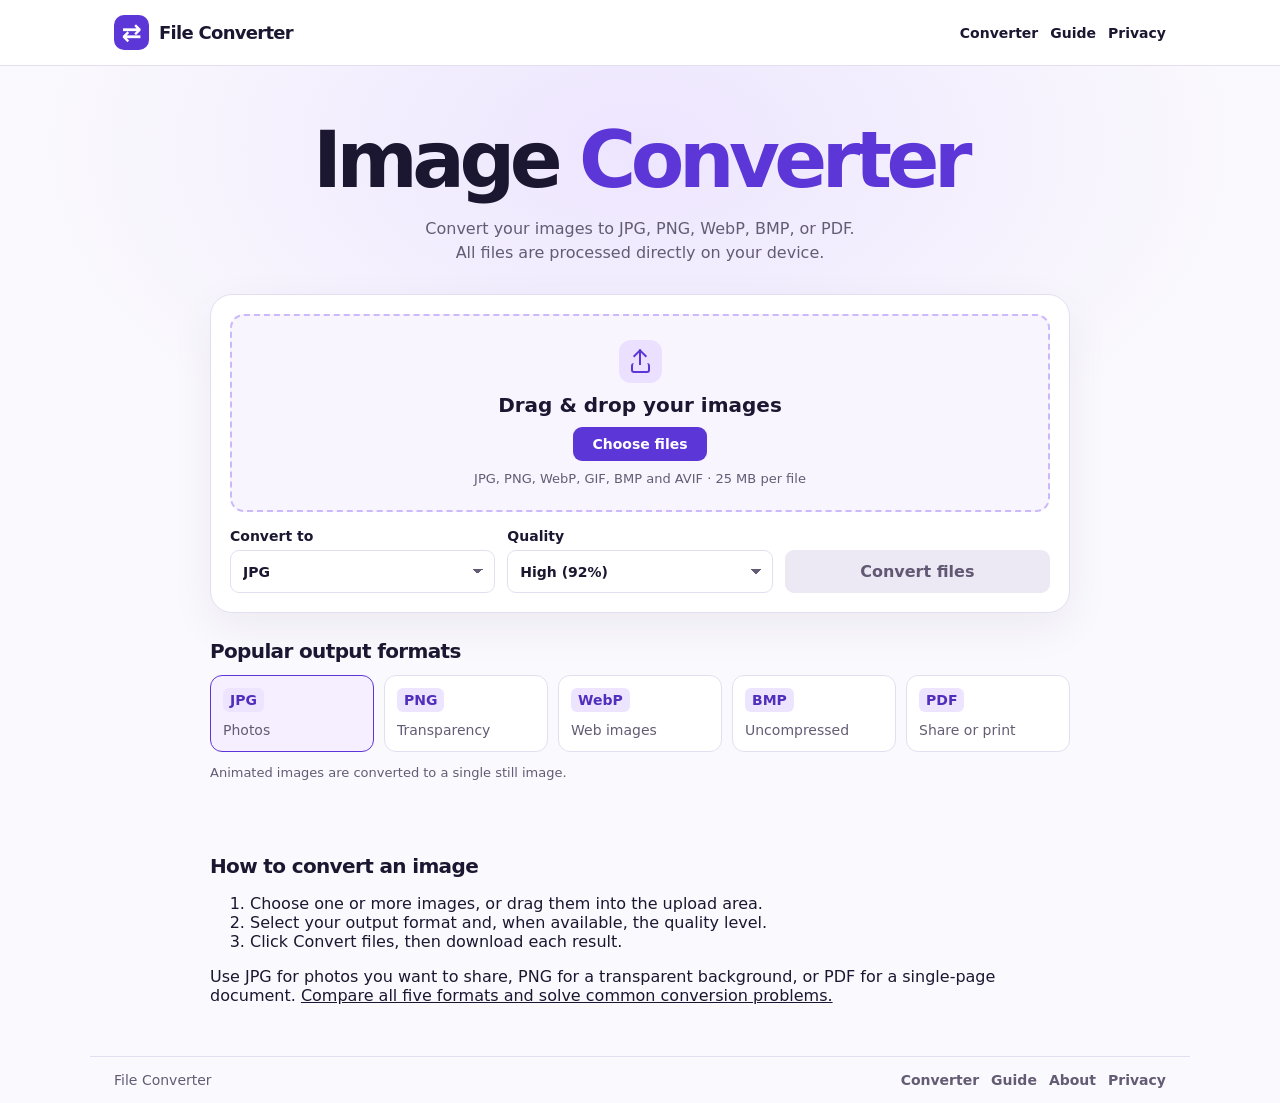
==== index.html @ 1ca368ff "Add conversion instructions and link visitor resources" ====
<!doctype html>
<html lang="en">
<head>
<meta charset="utf-8">
<meta name="viewport" content="width=device-width, initial-scale=1">
<meta name="description" content="Convert images to JPG, PNG, WebP, BMP or PDF privately in your browser.">
<title>File Converter — Convert images online</title>
<link rel="icon" href="[data-uri]">
<link rel="stylesheet" href="style.css">
<script src="app.js" defer></script>
<style>footer{display:flex;gap:12px;justify-content:space-between;flex-wrap:wrap}footer nav,.bar nav{gap:12px;flex-wrap:wrap}@media(max-width:480px){.bar{gap:10px;flex-wrap:wrap}.bar nav{width:100%}}</style>
</head>
<body>
<header><div class="bar"><a class="brand" href="#"><span class="logo" aria-hidden="true">⇄</span>File Converter</a><nav aria-label="Main navigation"><a href="#converter">Converter</a><a href="guide.html">Guide</a><a href="privacy.html">Privacy</a></nav></div></header>
<main>
<section class="intro" id="converter" aria-labelledby="title">
<h1 id="title">Image <em>Converter</em></h1>
<p>Convert your images to JPG, PNG, WebP, BMP, or PDF.<br class="desktop"> All files are processed directly on your device.</p>
</section>
<section class="panel" aria-label="Convert images">
<label class="drop" id="drop">
<span class="upload" aria-hidden="true"><i></i></span>
<strong>Drag &amp; drop your images</strong>
<span class="browse">Choose files</span>
<small>JPG, PNG, WebP, GIF, BMP and AVIF · 25 MB per file</small>
<input type="file" id="files" multiple accept=".jpg,.jpeg,.png,.webp,.gif,.bmp,.avif">
</label>
<ul id="queue" aria-label="Selected files" hidden></ul>
<div class="controls">
<label class="field">Convert to<select id="format"><option value="jpg">JPG</option><option value="png">PNG</option><option value="webp">WebP</option><option value="bmp">BMP</option><option value="pdf">PDF</option></select></label>
<label class="field" id="qualityField">Quality <select id="quality"><option value=".92">High (92%)</option><option value=".8">Balanced (80%)</option><option value=".6">Small file (60%)</option></select></label>
<button id="convert" disabled>Convert files</button>
</div>
<p id="message" role="status" hidden></p>
</section>
<section class="formats" id="formats" aria-labelledby="formats-title">
<h2 id="formats-title">Popular output formats</h2>
<div class="tiles">
<button data-format="jpg"><b>JPG</b><span>Photos</span></button>
<button data-format="png"><b>PNG</b><span>Transparency</span></button>
<button data-format="webp"><b>WebP</b><span>Web images</span></button>
<button data-format="bmp"><b>BMP</b><span>Uncompressed</span></button>
<button data-format="pdf"><b>PDF</b><span>Share or print</span></button>
</div>
<p class="note">Animated images are converted to a single still image.</p>
</section>
<section class="formats" aria-labelledby="help-title">
<h2 id="help-title">How to convert an image</h2>
<ol>
<li>Choose one or more images, or drag them into the upload area.</li>
<li>Select your output format and, when available, the quality level.</li>
<li>Click Convert files, then download each result.</li>
</ol>
<p>Use JPG for photos you want to share, PNG for a transparent background, or PDF for a single-page document. <a href="guide.html" style="text-decoration:underline">Compare all five formats and solve common conversion problems.</a></p>
</section>
</main><footer><a href="./">File Converter</a><nav aria-label="Footer navigation"><a href="./">Converter</a><a href="guide.html">Guide</a><a href="about.html">About</a><a href="privacy.html">Privacy</a></nav></footer>
</body></html>
---- style.css ----
:root{font-family:Inter,system-ui,sans-serif;color:#1c1731;background:#faf9fd;--accent:#5d36d7;--border:#e4dff0;--muted:#635c74}
*{box-sizing:border-box}body{margin:0}a{color:inherit;text-decoration:none}button,select{font:inherit}button,select,.drop{cursor:pointer}
:focus-visible,.drop:focus-within{outline:3px solid #8664ec;outline-offset:4px}
header{background:#fff;border-bottom:1px solid var(--border)}.bar{max-width:1100px;margin:auto;display:flex;justify-content:space-between;align-items:center;padding:15px 24px}.brand{display:flex;gap:10px;align-items:center;font-size:18px;font-weight:800;letter-spacing:-.04em}.logo{display:grid;place-items:center;width:35px;height:35px;border-radius:10px;background:#5d36d7;color:white;font-size:24px}nav{display:flex;gap:25px;font-size:14px;font-weight:650}nav a:hover{color:var(--accent)}
main{padding:0 20px;background:radial-gradient(ellipse 600px 360px at 50% 80px,#ede5ff,transparent)}.intro{text-align:center;padding:55px 0 24px;scroll-margin-top:18px}h1{font-size:clamp(44px,8vw,78px);letter-spacing:-.07em;margin:0;line-height:1.02;font-weight:850}em{font-style:normal;color:var(--accent)}.intro p{color:var(--muted);line-height:1.55;margin:16px 0 4px}
.panel,.formats{max-width:860px;margin:auto}.panel{background:#fff;padding:19px;border:1px solid var(--border);border-radius:22px;box-shadow:0 14px 44px #2b175b10}
.drop{position:relative;display:flex;align-items:center;flex-direction:column;gap:10px;padding:24px 12px;background:#f8f5ff;border:2px dashed #cbb9fc;border-radius:14px;text-align:center}.drop:hover,.drop.active{background:#eee5ff;border-color:var(--accent)}.drop input{position:absolute;width:1px;height:1px;opacity:0;pointer-events:none}
.upload{display:grid;place-items:center;position:relative;width:43px;height:43px;border-radius:12px;background:#ebe0ff;color:var(--accent)}.upload i{width:19px;height:10px;border:2px solid;border-top:0;border-radius:3px;transform:translateY(6px)}.upload:before,.upload:after{content:"";position:absolute}.upload:before{width:2px;height:14px;background:currentColor;top:11px}.upload:after{width:8px;height:8px;border-top:2px solid;border-left:2px solid;transform:rotate(45deg);top:11px}
.drop strong{font-size:20px}.browse{background:var(--accent);color:#fff;padding:9px 19px;border-radius:9px;font-size:14px;font-weight:700}.drop small,.note{font-size:13px;color:var(--muted)}
.controls{display:grid;grid-template-columns:1fr 1fr 1fr;align-items:end;gap:12px;margin-top:16px}.field{display:grid;gap:6px;font-size:14px;font-weight:650}.field[hidden]{display:none}select, #convert{width:100%;height:43px;border-radius:9px;padding:0 12px}select{appearance:none;border:1px solid var(--border);color:inherit;background:linear-gradient(45deg,transparent 50%,#635c74 50%) calc(100% - 16px) 50%/5px 5px no-repeat,linear-gradient(135deg,#635c74 50%,transparent 50%) calc(100% - 11px) 50%/5px 5px no-repeat,#fff}#convert{background:var(--accent);color:#fff;border:0;font-weight:750;grid-column:-2/-1}#convert:disabled{background:#ece8f4;color:#625874;cursor:default}
.formats{padding:26px 0 35px}h2{font-size:20px;letter-spacing:-.032em;margin:0 0 12px}.tiles{display:grid;grid-template-columns:repeat(5,1fr);gap:10px}.tiles button{background:white;border:1px solid var(--border);border-radius:12px;text-align:left;padding:12px;color:inherit}.tiles button:hover,.tiles button[aria-pressed=true]{border-color:var(--accent);background:#f5efff}.tiles b{display:table;color:#512ebb;background:#ede5ff;border-radius:6px;padding:4px 7px;margin-bottom:8px;font-size:14px}.tiles span{font-size:14px;color:var(--muted)}footer{max-width:1100px;margin:auto;border-top:1px solid var(--border);padding:15px 24px;color:var(--muted);font-size:14px}
#queue{list-style:none;margin:12px 0 0;padding:0}#queue li{display:flex;align-items:center;gap:10px;padding:9px 2px;border-bottom:1px solid var(--border);font-size:14px}#queue strong{flex:1;overflow-wrap:anywhere}#queue a,#queue button{border:1px solid var(--border);background:#fff;color:#502bbd;padding:5px 8px;border-radius:6px}#queue span,#message{color:var(--muted);font-size:14px}#message{margin-bottom:0}
@media(max-width:590px){.bar{padding-inline:15px}nav{gap:12px}.intro{padding-top:38px}.desktop{display:none}.panel{padding:12px}.controls{grid-template-columns:1fr 1fr}#convert{grid-column:1/-1}.tiles{grid-template-columns:repeat(2,1fr)}#queue li{flex-wrap:wrap}}
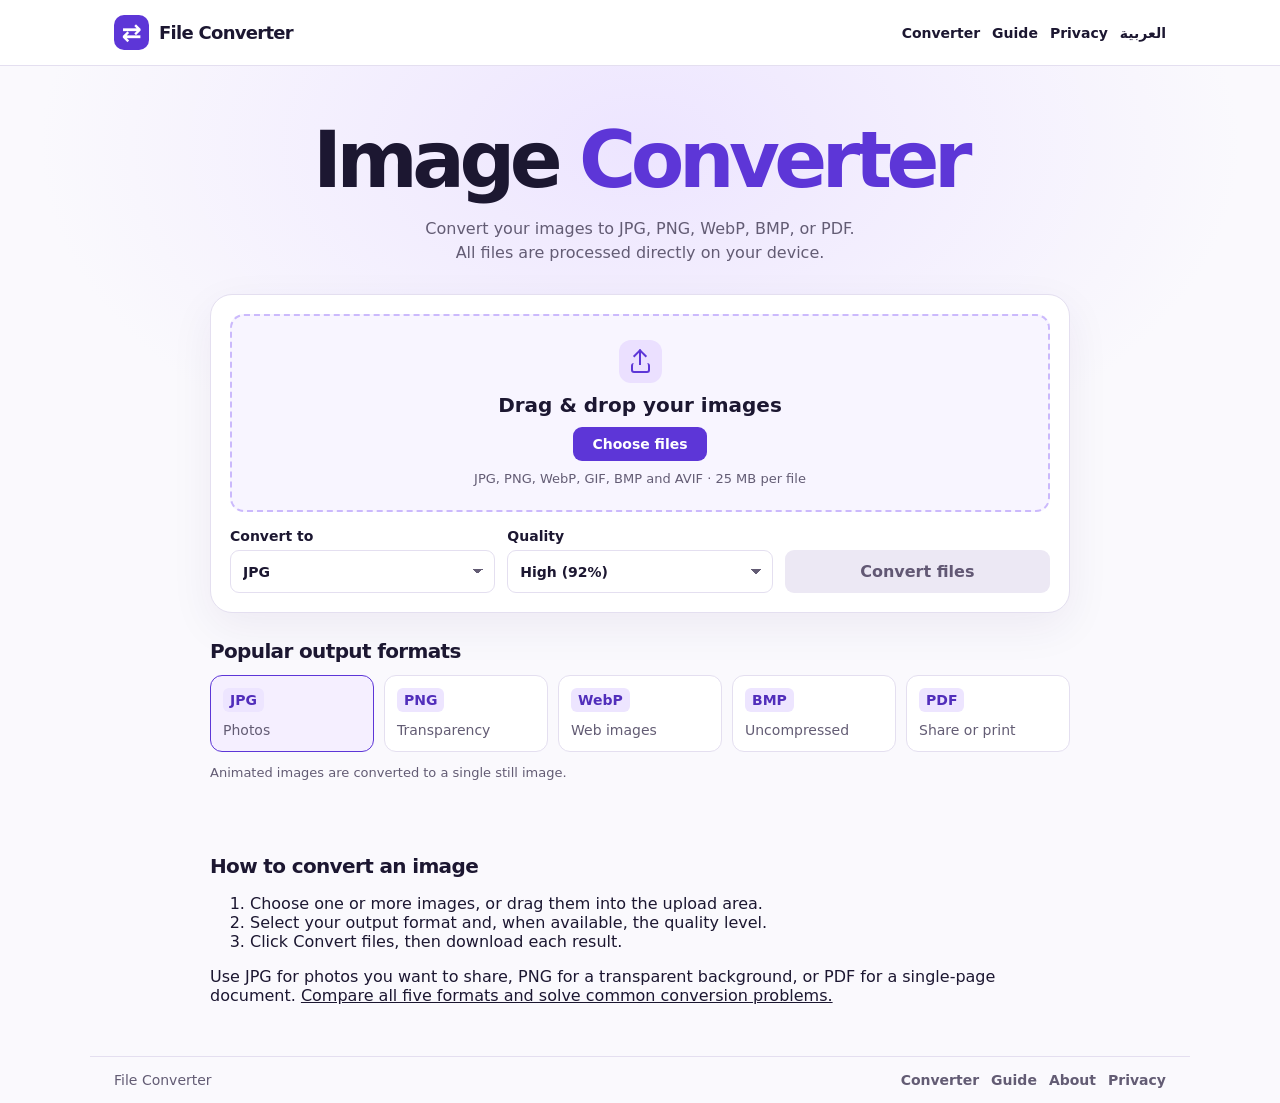
==== commit 715796bd: "Add Arabic and English support to index.html" ====
--- a/index.html
+++ b/index.html
@@ -1,6 +1,7 @@
 <!doctype html>
 <html lang="en">
 <head>
+<meta name="google-adsense-account" content="ca-pub-1289110611393600">
 <meta charset="utf-8">
 <meta name="viewport" content="width=device-width, initial-scale=1">
 <meta name="description" content="Convert images to JPG, PNG, WebP, BMP or PDF privately in your browser.">
@@ -9,9 +10,13 @@
 <link rel="stylesheet" href="style.css">
 <script src="app.js" defer></script>
 <style>footer{display:flex;gap:12px;justify-content:space-between;flex-wrap:wrap}footer nav,.bar nav{gap:12px;flex-wrap:wrap}@media(max-width:480px){.bar{gap:10px;flex-wrap:wrap}.bar nav{width:100%}}</style>
+<script src="/locale.js" defer></script>
+<link rel="canonical" href="https://fileconverter.5starth.com/">
+<link rel="alternate" hreflang="en" href="https://fileconverter.5starth.com/">
+<link rel="alternate" hreflang="ar" href="https://fileconverter.5starth.com/ar/">
 </head>
 <body>
-<header><div class="bar"><a class="brand" href="#"><span class="logo" aria-hidden="true">⇄</span>File Converter</a><nav aria-label="Main navigation"><a href="#converter">Converter</a><a href="guide.html">Guide</a><a href="privacy.html">Privacy</a></nav></div></header>
+<header><div class="bar"><a class="brand" href="#"><span class="logo" aria-hidden="true">⇄</span>File Converter</a><nav aria-label="Main navigation"><a href="#converter">Converter</a><a href="guide.html">Guide</a><a href="privacy.html">Privacy</a><a href="/ar/" data-language="ar" lang="ar" hreflang="ar">العربية</a></nav></div></header>
 <main>
 <section class="intro" id="converter" aria-labelledby="title">
 <h1 id="title">Image <em>Converter</em></h1>
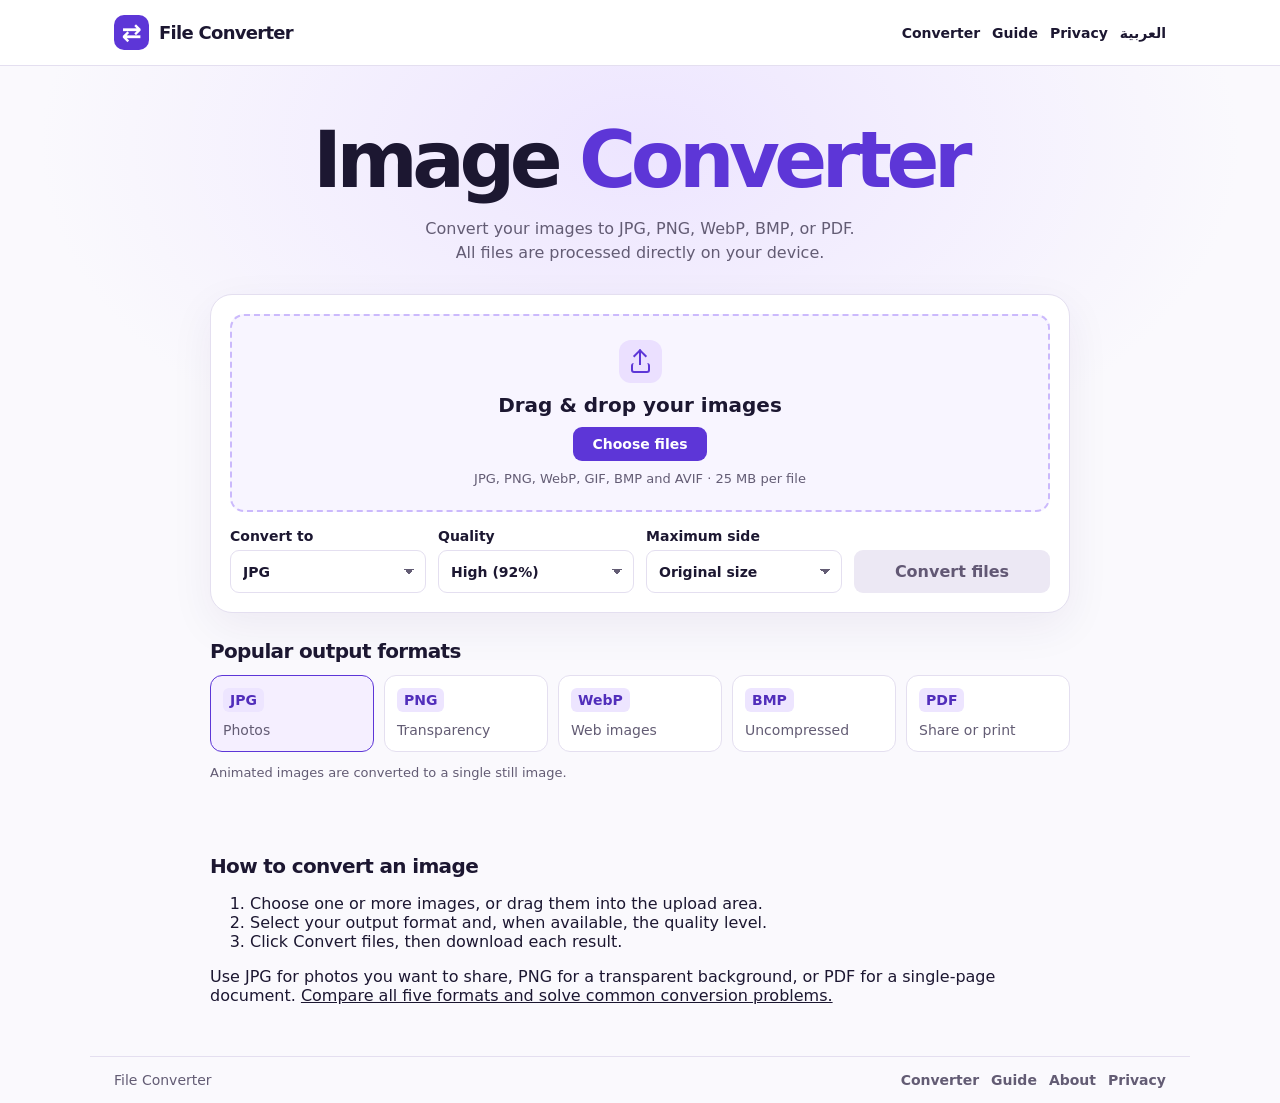
==== commit ecad48a8: "Add image resizing and result dimensions" ====
--- a/index.html
+++ b/index.html
@@ -34,6 +34,7 @@
 <div class="controls">
 <label class="field">Convert to<select id="format"><option value="jpg">JPG</option><option value="png">PNG</option><option value="webp">WebP</option><option value="bmp">BMP</option><option value="pdf">PDF</option></select></label>
 <label class="field" id="qualityField">Quality <select id="quality"><option value=".92">High (92%)</option><option value=".8">Balanced (80%)</option><option value=".6">Small file (60%)</option></select></label>
+<label class="field">Maximum side<select id="maxSide"><option value="0">Original size</option><option value="2048">2048 px</option><option value="1600">1600 px</option><option value="1080">1080 px</option><option value="720">720 px</option></select></label>
 <button id="convert" disabled>Convert files</button>
 </div>
 <p id="message" role="status" hidden></p>
--- a/style.css
+++ b/style.css
@@ -11,3 +11,7 @@
 .formats{padding:26px 0 35px}h2{font-size:20px;letter-spacing:-.032em;margin:0 0 12px}.tiles{display:grid;grid-template-columns:repeat(5,1fr);gap:10px}.tiles button{background:white;border:1px solid var(--border);border-radius:12px;text-align:left;padding:12px;color:inherit}.tiles button:hover,.tiles button[aria-pressed=true]{border-color:var(--accent);background:#f5efff}.tiles b{display:table;color:#512ebb;background:#ede5ff;border-radius:6px;padding:4px 7px;margin-bottom:8px;font-size:14px}.tiles span{font-size:14px;color:var(--muted)}footer{max-width:1100px;margin:auto;border-top:1px solid var(--border);padding:15px 24px;color:var(--muted);font-size:14px}
 #queue{list-style:none;margin:12px 0 0;padding:0}#queue li{display:flex;align-items:center;gap:10px;padding:9px 2px;border-bottom:1px solid var(--border);font-size:14px}#queue strong{flex:1;overflow-wrap:anywhere}#queue a,#queue button{border:1px solid var(--border);background:#fff;color:#502bbd;padding:5px 8px;border-radius:6px}#queue span,#message{color:var(--muted);font-size:14px}#message{margin-bottom:0}
 @media(max-width:590px){.bar{padding-inline:15px}nav{gap:12px}.intro{padding-top:38px}.desktop{display:none}.panel{padding:12px}.controls{grid-template-columns:1fr 1fr}#convert{grid-column:1/-1}.tiles{grid-template-columns:repeat(2,1fr)}#queue li{flex-wrap:wrap}}
+
+@media(min-width:741px){.controls{grid-template-columns:repeat(4,minmax(0,1fr))}}
+@media(min-width:591px) and (max-width:740px){.controls{grid-template-columns:repeat(2,minmax(0,1fr))}}
+#queue li{flex-wrap:wrap}#queue li strong{min-width:110px}
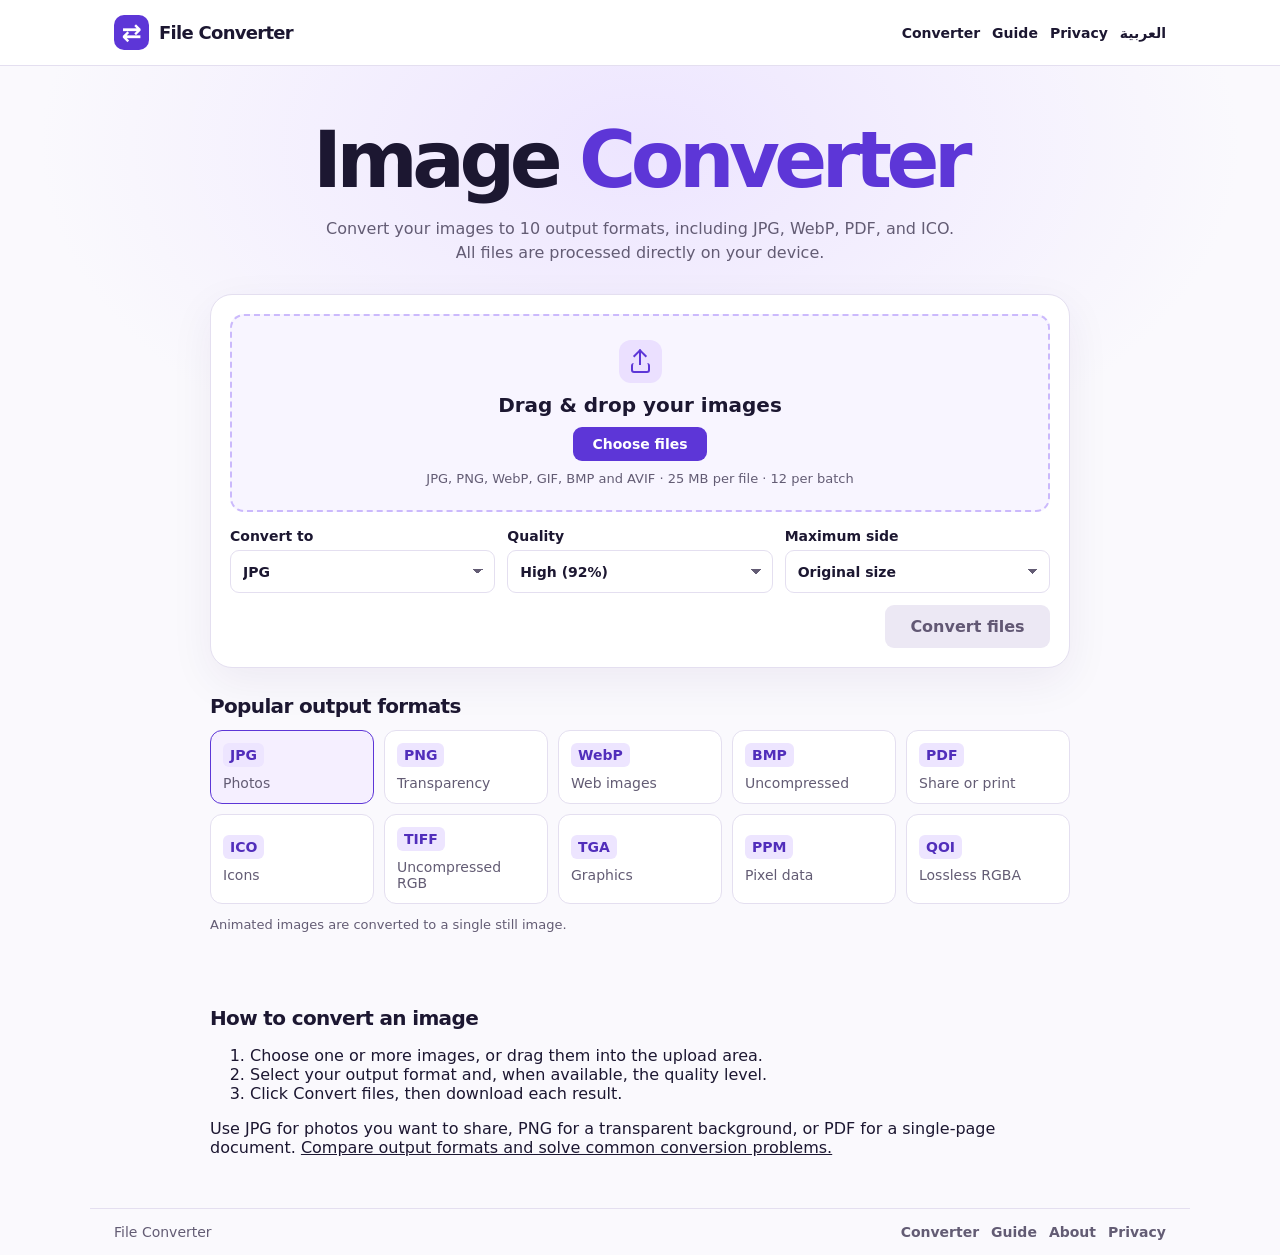
==== commit 40e65ed9: "Expand conversion formats, refine controls, and validate file signatures" ====
--- a/index.html
+++ b/index.html
@@ -3,12 +3,13 @@
 <head>
 <meta name="google-adsense-account" content="ca-pub-1289110611393600">
 <meta charset="utf-8">
+<meta http-equiv="Content-Security-Policy" content="default-src 'none'; script-src 'self'; style-src 'self' 'unsafe-inline'; img-src 'self' data: blob:; base-uri 'none'; form-action 'none'">
 <meta name="viewport" content="width=device-width, initial-scale=1">
 <meta name="description" content="Convert images to JPG, PNG, WebP, BMP or PDF privately in your browser.">
 <title>File Converter — Convert images online</title>
 <link rel="icon" href="[data-uri]">
-<link rel="stylesheet" href="style.css">
-<script src="app.js" defer></script>
+<link rel="stylesheet" href="style.css?v=2">
+<script src="app.js?v=2" defer></script>
 <style>footer{display:flex;gap:12px;justify-content:space-between;flex-wrap:wrap}footer nav,.bar nav{gap:12px;flex-wrap:wrap}@media(max-width:480px){.bar{gap:10px;flex-wrap:wrap}.bar nav{width:100%}}</style>
 <script src="/locale.js" defer></script>
 <link rel="canonical" href="https://fileconverter.5starth.com/">
@@ -20,21 +21,23 @@
 <main>
 <section class="intro" id="converter" aria-labelledby="title">
 <h1 id="title">Image <em>Converter</em></h1>
-<p>Convert your images to JPG, PNG, WebP, BMP, or PDF.<br class="desktop"> All files are processed directly on your device.</p>
+<p>Convert your images to 10 output formats, including JPG, WebP, PDF, and ICO.<br class="desktop"> All files are processed directly on your device.</p>
 </section>
 <section class="panel" aria-label="Convert images">
 <label class="drop" id="drop">
 <span class="upload" aria-hidden="true"><i></i></span>
 <strong>Drag &amp; drop your images</strong>
 <span class="browse">Choose files</span>
-<small>JPG, PNG, WebP, GIF, BMP and AVIF · 25 MB per file</small>
-<input type="file" id="files" multiple accept=".jpg,.jpeg,.png,.webp,.gif,.bmp,.avif">
+<small>JPG, PNG, WebP, GIF, BMP and AVIF · 25 MB per file · 12 per batch</small>
+<input type="file" id="files" multiple accept=".jpg,.jpeg,.jfif,.png,.apng,.webp,.gif,.bmp,.dib,.avif">
 </label>
 <ul id="queue" aria-label="Selected files" hidden></ul>
 <div class="controls">
-<label class="field">Convert to<select id="format"><option value="jpg">JPG</option><option value="png">PNG</option><option value="webp">WebP</option><option value="bmp">BMP</option><option value="pdf">PDF</option></select></label>
+<label class="field">Convert to<select id="format"><option value="jpg">JPG</option><option value="png">PNG</option><option value="webp">WebP</option><option value="bmp">BMP</option><option value="pdf">PDF</option><option value="ico">ICO</option><option value="tiff">TIFF</option><option value="tga">TGA</option><option value="ppm">PPM</option><option value="qoi">QOI</option></select></label>
 <label class="field" id="qualityField">Quality <select id="quality"><option value=".92">High (92%)</option><option value=".8">Balanced (80%)</option><option value=".6">Small file (60%)</option></select></label>
 <label class="field">Maximum side<select id="maxSide"><option value="0">Original size</option><option value="2048">2048 px</option><option value="1600">1600 px</option><option value="1080">1080 px</option><option value="720">720 px</option></select></label>
+</div>
+<div class="convert-actions">
 <button id="convert" disabled>Convert files</button>
 </div>
 <p id="message" role="status" hidden></p>
@@ -47,6 +50,11 @@
 <button data-format="webp"><b>WebP</b><span>Web images</span></button>
 <button data-format="bmp"><b>BMP</b><span>Uncompressed</span></button>
 <button data-format="pdf"><b>PDF</b><span>Share or print</span></button>
+<button data-format="ico"><b>ICO</b><span>Icons</span></button>
+<button data-format="tiff"><b>TIFF</b><span>Uncompressed RGB</span></button>
+<button data-format="tga"><b>TGA</b><span>Graphics</span></button>
+<button data-format="ppm"><b>PPM</b><span>Pixel data</span></button>
+<button data-format="qoi"><b>QOI</b><span>Lossless RGBA</span></button>
 </div>
 <p class="note">Animated images are converted to a single still image.</p>
 </section>
@@ -57,7 +65,7 @@
 <li>Select your output format and, when available, the quality level.</li>
 <li>Click Convert files, then download each result.</li>
 </ol>
-<p>Use JPG for photos you want to share, PNG for a transparent background, or PDF for a single-page document. <a href="guide.html" style="text-decoration:underline">Compare all five formats and solve common conversion problems.</a></p>
+<p>Use JPG for photos you want to share, PNG for a transparent background, or PDF for a single-page document. <a href="guide.html" style="text-decoration:underline">Compare output formats and solve common conversion problems.</a></p>
 </section>
 </main><footer><a href="./">File Converter</a><nav aria-label="Footer navigation"><a href="./">Converter</a><a href="guide.html">Guide</a><a href="about.html">About</a><a href="privacy.html">Privacy</a></nav></footer>
 </body></html>
--- a/style.css
+++ b/style.css
@@ -15,3 +15,14 @@
 @media(min-width:741px){.controls{grid-template-columns:repeat(4,minmax(0,1fr))}}
 @media(min-width:591px) and (max-width:740px){.controls{grid-template-columns:repeat(2,minmax(0,1fr))}}
 #queue li{flex-wrap:wrap}#queue li strong{min-width:110px}
+
+.controls{grid-template-columns:repeat(auto-fit,minmax(140px,1fr))}
+.convert-actions{display:flex;justify-content:flex-end;margin-top:12px}
+.convert-actions #convert{width:auto;min-width:165px}
+#queue .result-actions{display:flex;gap:8px;align-items:center}
+#queue a{background:var(--accent);border-color:var(--accent);color:white;font-weight:650}
+#queue button:hover{background:#f2edff}
+#queue a:hover,.convert-actions #convert:not(:disabled):hover{background:#4e29bd}
+select:disabled,.tiles button:disabled{cursor:default;opacity:.65}
+.tiles span{display:block;overflow-wrap:anywhere}
+@media(max-width:590px){.controls{grid-template-columns:repeat(2,minmax(0,1fr))}.convert-actions #convert{width:100%}}
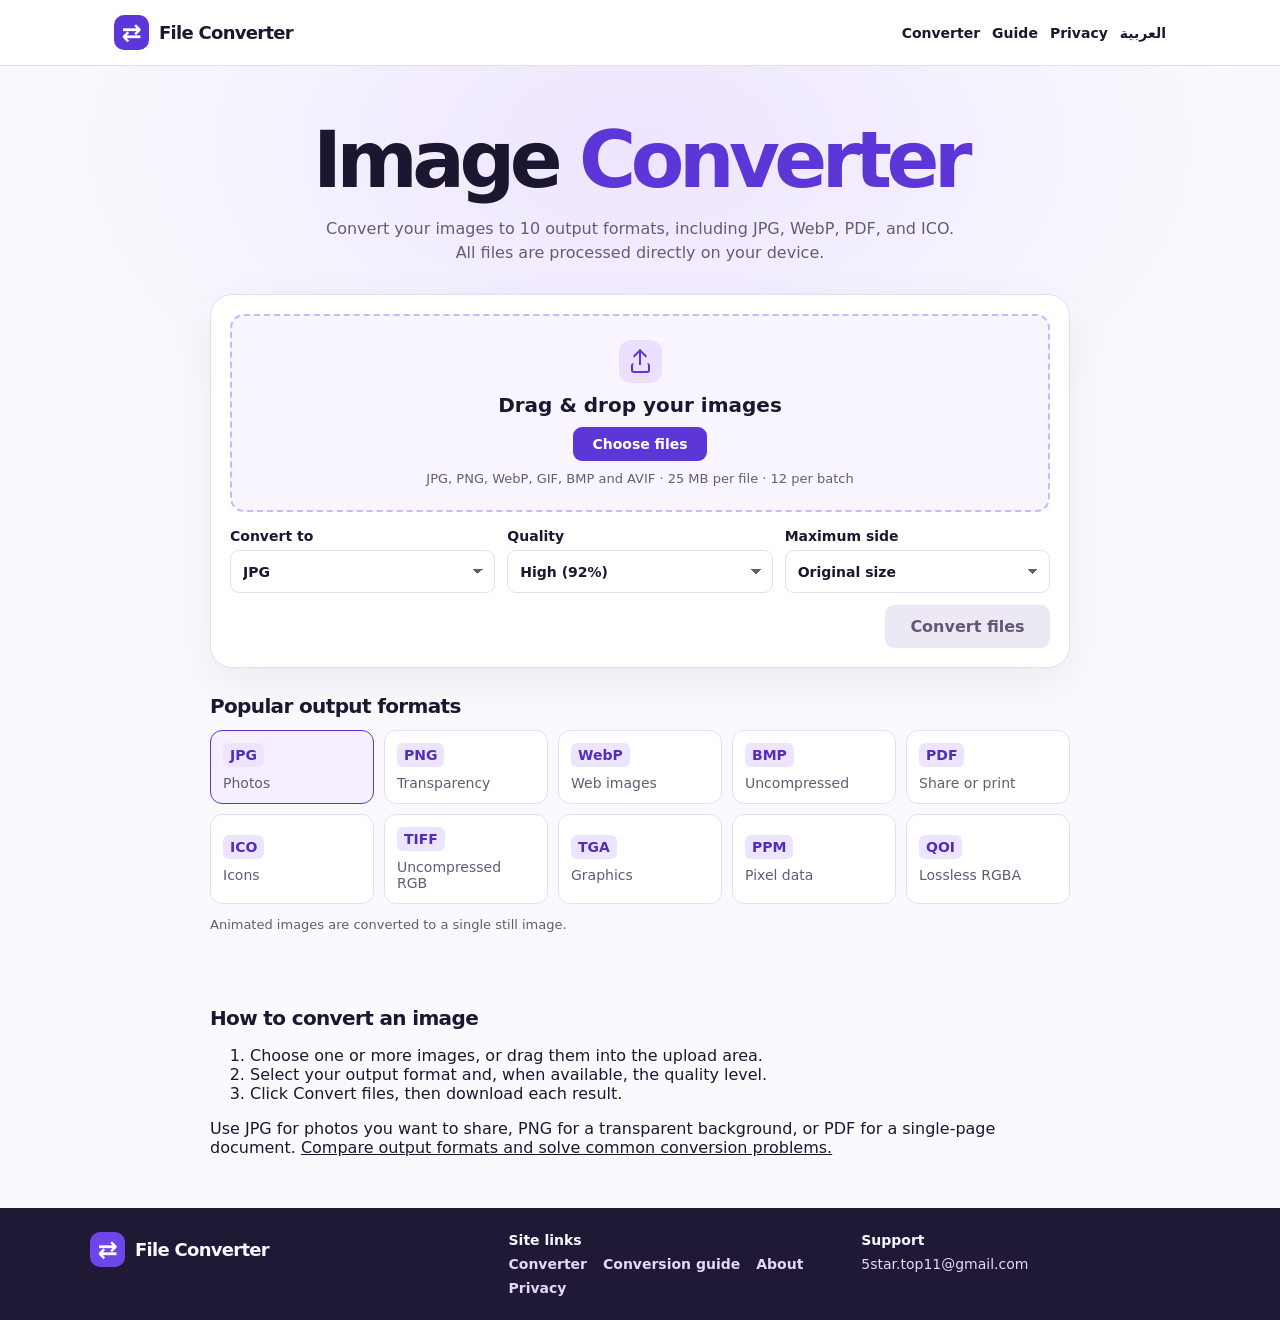
==== commit 86c99453: "Redesign footer and use support email" ====
--- a/index.html
+++ b/index.html
@@ -8,8 +8,8 @@
 <meta name="description" content="Convert images to JPG, PNG, WebP, BMP or PDF privately in your browser.">
 <title>File Converter — Convert images online</title>
 <link rel="icon" href="[data-uri]">
-<link rel="stylesheet" href="style.css?v=2">
-<script src="app.js?v=2" defer></script>
+<link rel="stylesheet" href="style.css?v=4">
+<script src="app.js?v=3" defer></script>
 <style>footer{display:flex;gap:12px;justify-content:space-between;flex-wrap:wrap}footer nav,.bar nav{gap:12px;flex-wrap:wrap}@media(max-width:480px){.bar{gap:10px;flex-wrap:wrap}.bar nav{width:100%}}</style>
 <script src="/locale.js" defer></script>
 <link rel="canonical" href="https://fileconverter.5starth.com/">
@@ -24,13 +24,17 @@
 <p>Convert your images to 10 output formats, including JPG, WebP, PDF, and ICO.<br class="desktop"> All files are processed directly on your device.</p>
 </section>
 <section class="panel" aria-label="Convert images">
-<label class="drop" id="drop">
+<div id="previewArea" class="preview-area">
+<div id="previews" class="preview-grid" hidden></div>
+<label class="drop" id="drop"><span class="drop-empty">
 <span class="upload" aria-hidden="true"><i></i></span>
 <strong>Drag &amp; drop your images</strong>
 <span class="browse">Choose files</span>
 <small>JPG, PNG, WebP, GIF, BMP and AVIF · 25 MB per file · 12 per batch</small>
+</span><span class="browse add-more">Add images</span>
 <input type="file" id="files" multiple accept=".jpg,.jpeg,.jfif,.png,.apng,.webp,.gif,.bmp,.dib,.avif">
 </label>
+</div>
 <ul id="queue" aria-label="Selected files" hidden></ul>
 <div class="controls">
 <label class="field">Convert to<select id="format"><option value="jpg">JPG</option><option value="png">PNG</option><option value="webp">WebP</option><option value="bmp">BMP</option><option value="pdf">PDF</option><option value="ico">ICO</option><option value="tiff">TIFF</option><option value="tga">TGA</option><option value="ppm">PPM</option><option value="qoi">QOI</option></select></label>
@@ -39,6 +43,7 @@
 </div>
 <div class="convert-actions">
 <button id="convert" disabled>Convert files</button>
+<a id="downloadResult" class="primary-download" hidden></a>
 </div>
 <p id="message" role="status" hidden></p>
 </section>
@@ -67,5 +72,11 @@
 </ol>
 <p>Use JPG for photos you want to share, PNG for a transparent background, or PDF for a single-page document. <a href="guide.html" style="text-decoration:underline">Compare output formats and solve common conversion problems.</a></p>
 </section>
-</main><footer><a href="./">File Converter</a><nav aria-label="Footer navigation"><a href="./">Converter</a><a href="guide.html">Guide</a><a href="about.html">About</a><a href="privacy.html">Privacy</a></nav></footer>
+</main><footer class="site-footer">
+<div class="site-footer-inner">
+<div class="site-footer-brand"><a class="brand" href="./"><span class="logo" aria-hidden="true">⇄</span>File Converter</a></div>
+<div><h2>Site links</h2><nav aria-label="Site links"><a href="./">Converter</a><a href="guide.html">Conversion guide</a><a href="about.html">About</a><a href="privacy.html">Privacy</a></nav></div>
+<div class="site-footer-contact"><h2>Support</h2><a href="mailto:5star.top11@gmail.com" dir="ltr">5star.top11@gmail.com</a></div>
+</div>
+</footer>
 </body></html>
--- a/style.css
+++ b/style.css
@@ -26,3 +26,32 @@
 select:disabled,.tiles button:disabled{cursor:default;opacity:.65}
 .tiles span{display:block;overflow-wrap:anywhere}
 @media(max-width:590px){.controls{grid-template-columns:repeat(2,minmax(0,1fr))}.convert-actions #convert{width:100%}}
+
+.drop-empty{display:flex;align-items:center;flex-direction:column;gap:10px}
+.add-more{display:none}
+.preview-area.has-images{background:#f8f5ff;border:1px solid var(--border);border-radius:14px;padding:10px}
+.preview-area.has-images .drop{border:0;background:none;padding:8px 0 0}
+.preview-area.has-images .drop-empty{display:none}
+.preview-area.has-images .add-more{display:inline-block}
+.preview-area.has-images.active{border-color:var(--accent)}
+.preview-grid{display:grid;grid-template-columns:repeat(auto-fit,minmax(min(100%,125px),1fr));gap:8px}
+.preview-grid[hidden],.convert-actions [hidden]{display:none}
+.preview-grid figure{margin:0;min-width:0;background:#fff;border:1px solid var(--border);border-radius:10px;overflow:hidden}
+.preview-grid img,.preview-placeholder{display:grid;place-items:center;width:100%;height:130px;object-fit:contain;background:#f0ebfa;color:var(--muted);text-align:center;font-size:13px}
+.preview-grid:has(figure:only-child) img,.preview-grid:has(figure:only-child) .preview-placeholder{height:clamp(140px,43vw,230px)}
+.preview-grid figcaption{padding:5px 9px;overflow:hidden;text-overflow:ellipsis;white-space:nowrap;font-size:13px}
+.primary-download{min-width:165px;background:var(--accent);color:#fff;border-radius:9px;padding:0 12px;min-height:43px;display:grid;place-items:center;font-weight:750}
+.primary-download:hover{background:#4e29bd}
+@media(max-width:590px){.primary-download{width:100%}}
+
+.site-footer{display:block;max-width:none;background:#201936;color:#f9f6ff;border:0;margin:0;padding:0 24px;font-size:14px}
+.site-footer-inner{max-width:1100px;margin:auto;display:grid;grid-template-columns:1.2fr 1fr 1fr;gap:24px;padding:24px 0;align-items:start}
+.site-footer .brand{color:inherit}
+.site-footer .logo{flex:none;background:#6e45e7}
+.site-footer nav{display:flex;flex-wrap:wrap;gap:8px 16px;margin-top:8px}
+.site-footer h2{font-size:14px;letter-spacing:normal;margin:0 0 8px}
+.site-footer nav a,.site-footer-contact a{color:#e2d8f9;overflow-wrap:anywhere}
+.site-footer a:hover{color:white;text-decoration:underline}
+.site-footer a:focus-visible{outline-color:#e2d8f9}
+@media(max-width:680px){.site-footer-inner{grid-template-columns:1fr 1fr;gap:16px;padding:18px 0}.site-footer-brand{grid-column:1/-1}}
+@media(max-width:360px){.site-footer-inner{grid-template-columns:1fr}.site-footer-brand{grid-column:auto}}
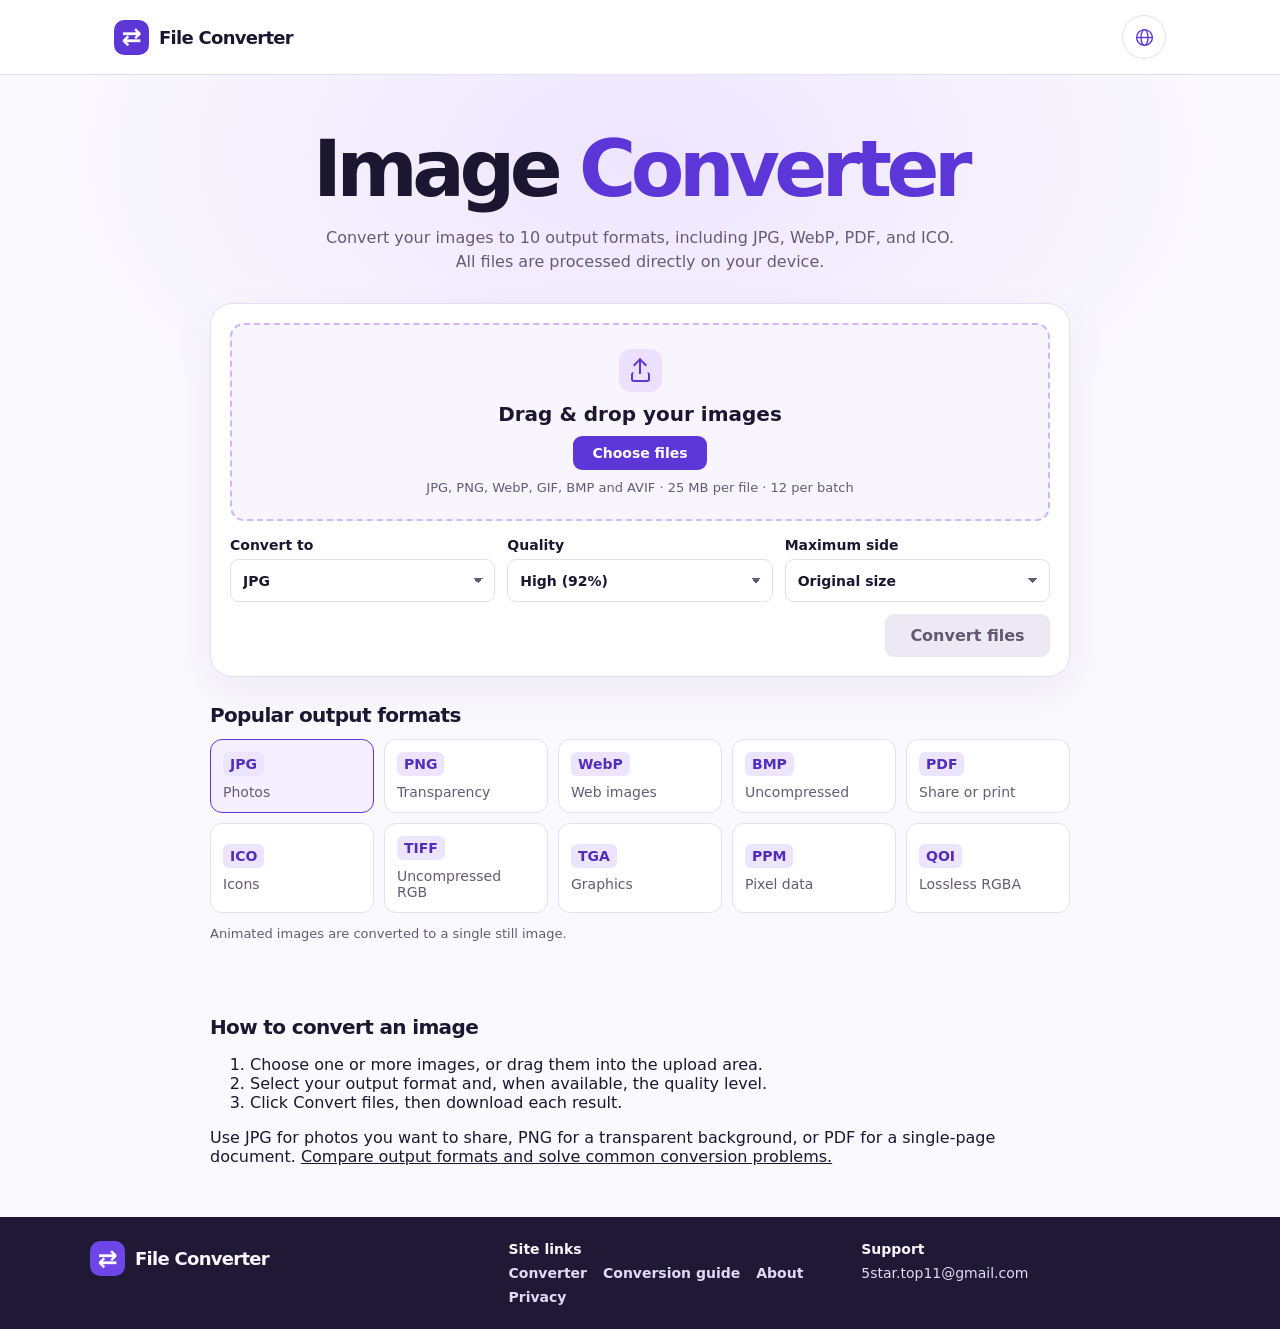
==== commit 3a1b277d: "Simplify header to brand and language icon" ====
--- a/index.html
+++ b/index.html
@@ -8,7 +8,7 @@
 <meta name="description" content="Convert images to JPG, PNG, WebP, BMP or PDF privately in your browser.">
 <title>File Converter — Convert images online</title>
 <link rel="icon" href="[data-uri]">
-<link rel="stylesheet" href="style.css?v=4">
+<link rel="stylesheet" href="style.css?v=5">
 <script src="app.js?v=3" defer></script>
 <style>footer{display:flex;gap:12px;justify-content:space-between;flex-wrap:wrap}footer nav,.bar nav{gap:12px;flex-wrap:wrap}@media(max-width:480px){.bar{gap:10px;flex-wrap:wrap}.bar nav{width:100%}}</style>
 <script src="/locale.js" defer></script>
@@ -17,7 +17,7 @@
 <link rel="alternate" hreflang="ar" href="https://fileconverter.5starth.com/ar/">
 </head>
 <body>
-<header><div class="bar"><a class="brand" href="#"><span class="logo" aria-hidden="true">⇄</span>File Converter</a><nav aria-label="Main navigation"><a href="#converter">Converter</a><a href="guide.html">Guide</a><a href="privacy.html">Privacy</a><a href="/ar/" data-language="ar" lang="ar" hreflang="ar">العربية</a></nav></div></header>
+<header><div class="bar"><a class="brand" href="#"><span class="logo" aria-hidden="true">⇄</span>File Converter</a><a class="language-switch" aria-label="Switch to Arabic" title="Switch to Arabic" href="/ar/" data-language="ar" lang="ar" hreflang="ar"><svg aria-hidden="true" width="21" height="21" viewBox="0 0 24 24" fill="none" stroke="currentColor" stroke-width="1.6"><circle cx="12" cy="12" r="9"/><ellipse cx="12" cy="12" rx="4" ry="9"/><path d="M3 12h18"/></svg></a></div></header>
 <main>
 <section class="intro" id="converter" aria-labelledby="title">
 <h1 id="title">Image <em>Converter</em></h1>
--- a/style.css
+++ b/style.css
@@ -55,3 +55,8 @@
 .site-footer a:focus-visible{outline-color:#e2d8f9}
 @media(max-width:680px){.site-footer-inner{grid-template-columns:1fr 1fr;gap:16px;padding:18px 0}.site-footer-brand{grid-column:1/-1}}
 @media(max-width:360px){.site-footer-inner{grid-template-columns:1fr}.site-footer-brand{grid-column:auto}}
+
+header .bar{flex-wrap:nowrap;gap:12px}
+.language-switch{display:grid;place-items:center;flex:0 0 44px;height:44px;border:1px solid var(--border);border-radius:50%;color:var(--accent)}
+.language-switch:hover{background:#f2edff;border-color:var(--accent)}
+header .brand .logo{flex:none}
